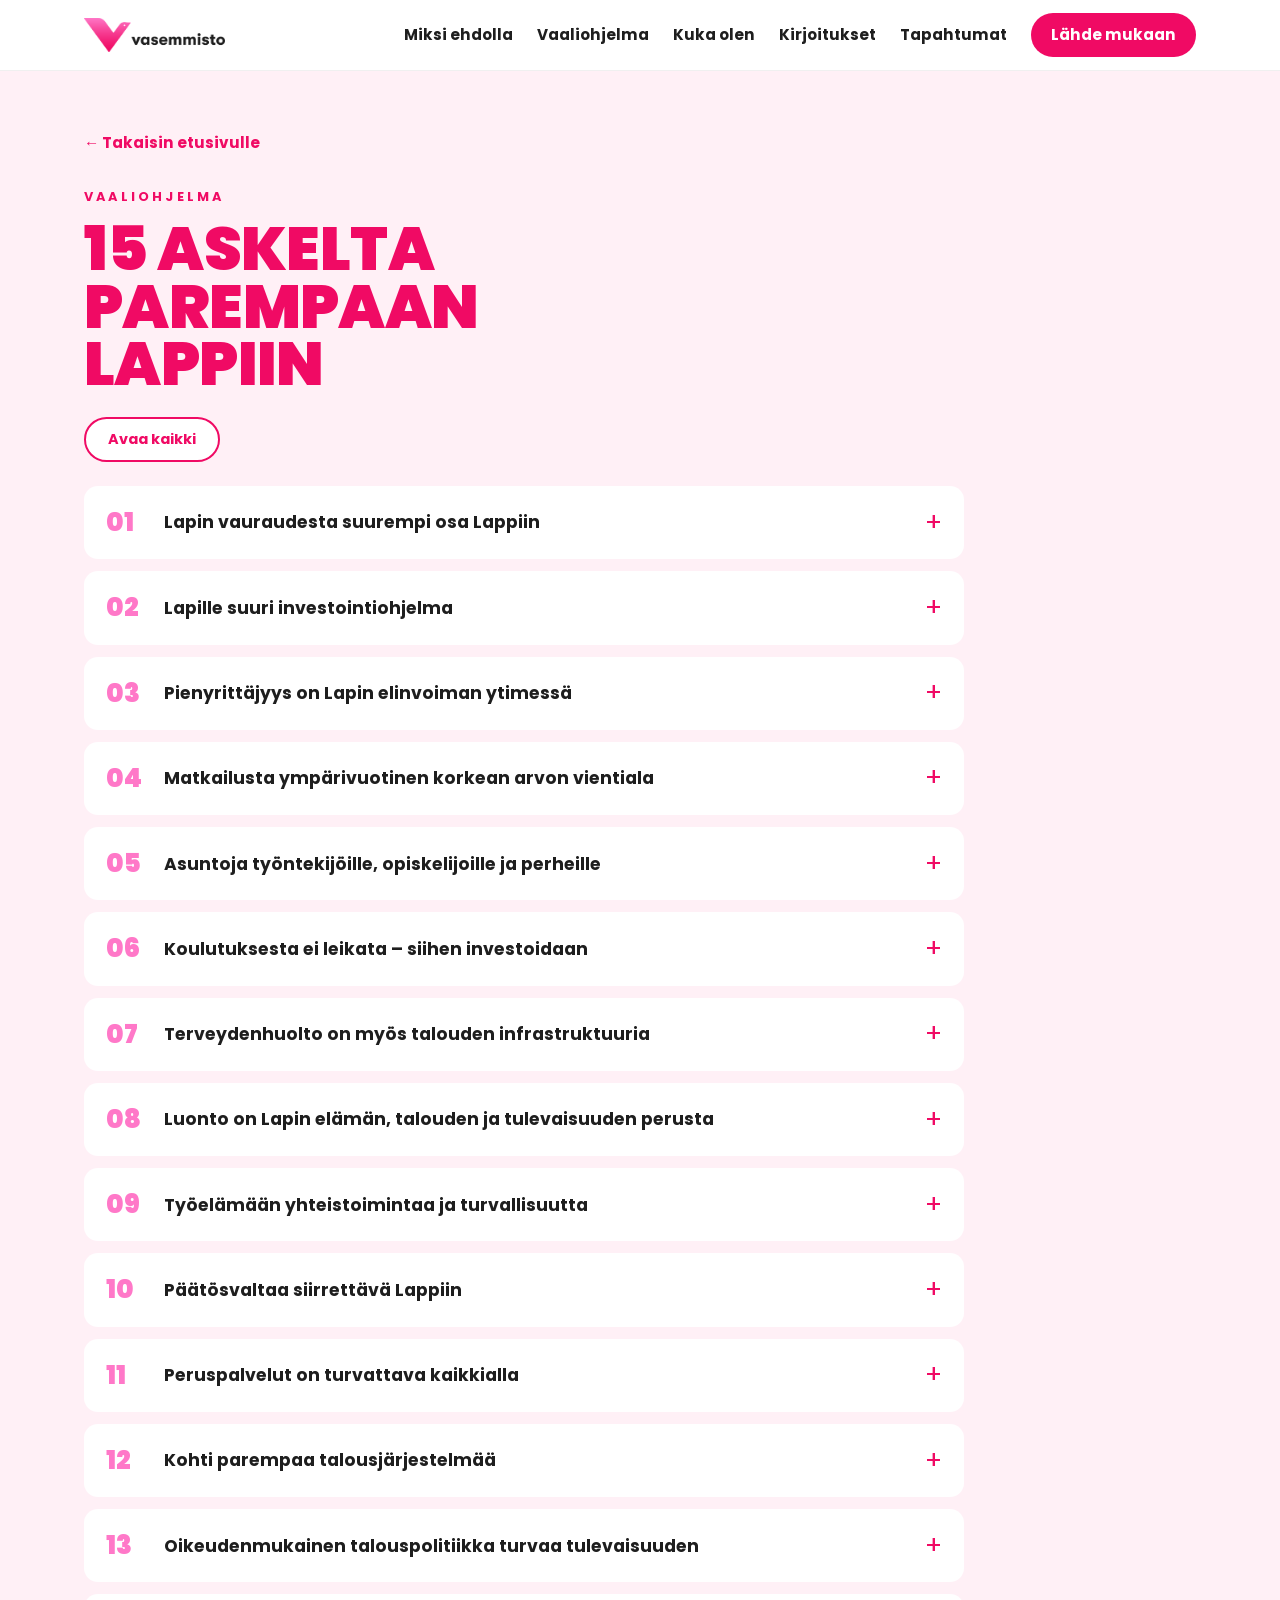
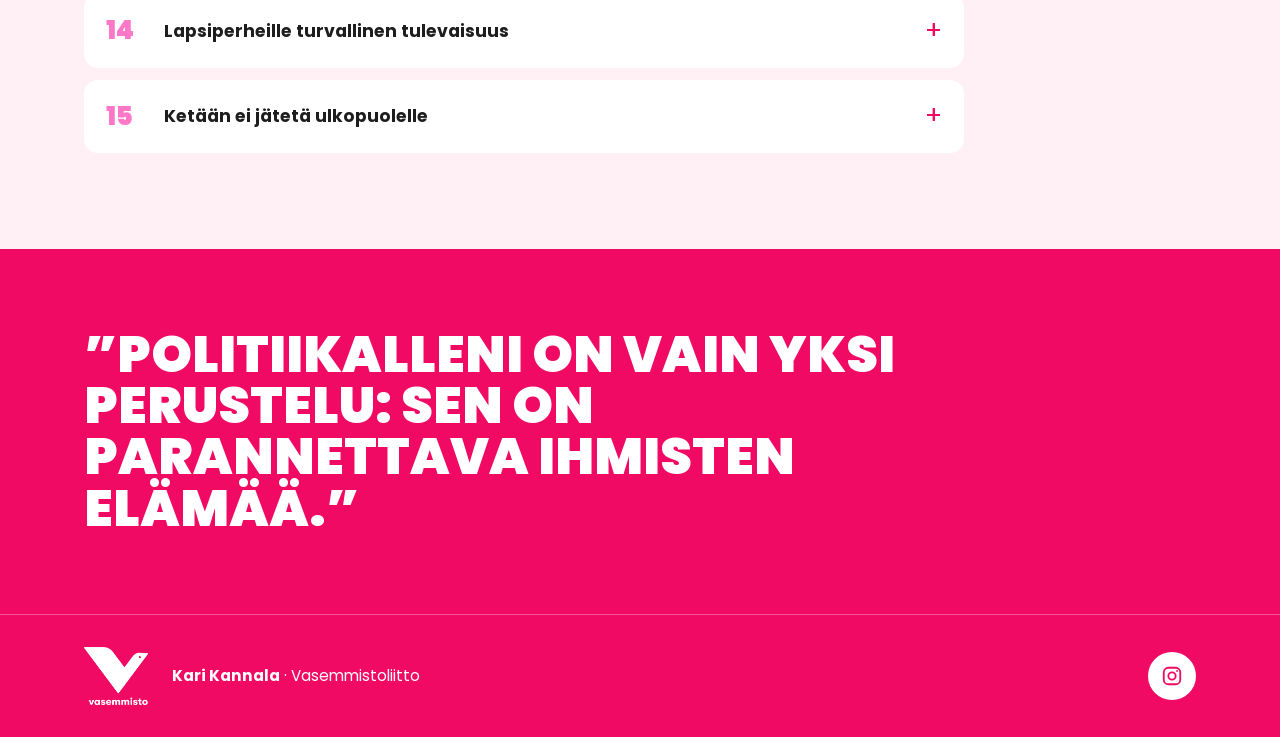
==== vaaliohjelma.html @ b2f5a960 "Add files via upload" ====
<!DOCTYPE html>
<html lang="fi">
<head>
  <meta charset="utf-8">
  <meta name="viewport" content="width=device-width, initial-scale=1">
  <!-- Sivulla on oma vaalea ja tumma teema; selain ei silloin pakota omia värejään -->
  <meta name="color-scheme" content="light dark">
  <meta name="theme-color" content="#F00A64">
  <title>Vaaliohjelma – Kari Kannala | Vasemmistoliitto</title>
  <meta name="description" content="Kari Kannala on vasemmistoliiton eduskuntavaaliehdokas Lapista. Lapin puolesta, oikeudenmukaisemman Suomen puolesta.">
  <meta property="og:title" content="Kari Kannala – Eduskuntaan">
  <meta property="og:description" content="Pohjoisen ääni. Lapin puolesta.">
  <meta property="og:image" content="img/kari.jpg">
  <link rel="icon" href="img/logo.png">
  <link rel="preconnect" href="https://fonts.googleapis.com">
  <link rel="preconnect" href="https://fonts.gstatic.com" crossorigin>
  <!-- Brändifontit GT Walsheim & GT Super Text on korvattu ohjeiston mukaisilla Google-fonteilla (Poppins, PT Serif) -->
  <link href="https://fonts.googleapis.com/css2?family=Poppins:wght@400;700;900&family=PT+Serif:ital,wght@0,400;0,700;1,400&display=swap" rel="stylesheet">
  <link rel="stylesheet" href="style.css">
</head>
<body>

<header class="site-header">
  <div class="wrap header-inner">
    <a href="index.html#top" class="brand" aria-label="Etusivulle">
      <picture>
        <source srcset="img/logo-vaaka-valkoinen.png" media="(prefers-color-scheme: dark)">
        <img src="img/logo-vaaka.png" alt="Vasemmistoliitto" width="700" height="169">
      </picture>
    </a>
    <button class="nav-toggle" aria-expanded="false" aria-controls="nav" aria-label="Valikko">
      <span></span><span></span><span></span>
    </button>
    <nav id="nav" class="nav">
      <a href="index.html#miksi">Miksi ehdolla</a>
      <a href="index.html#teemat">Vaaliohjelma</a>
      <a href="index.html#kuka">Kuka olen</a>
      <a href="index.html#kirjoitukset">Kirjoitukset</a>
      <a href="index.html#tapahtumat">Tapahtumat</a>
      <a href="index.html#yhteys" class="nav-cta">Lähde mukaan</a>
    </nav>
  </div>
</header>

<main id="top">

  <section class="section section-tint page-program">
    <div class="wrap">
      <a href="index.html#teemat" class="back-link">← Takaisin etusivulle</a>
      <p class="eyebrow">Vaaliohjelma</p>
      <div class="program-head">
        <h1 class="display display-md">15 askelta<br>parempaan<br>Lappiin</h1>
      </div>

      <div class="program-intro">
        <button type="button" class="btn btn-small" id="toggle-all">Avaa kaikki</button>
      </div>

      <div class="program">
        <details class="plank" id="kohta-1">
          <summary><span class="plank-num">01</span><span class="plank-title">Lapin vauraudesta suurempi osa Lappiin</span></summary>
          <div class="plank-body">
            <p>Lapin metsät, mineraalit, energia, luonto, myös lohi tuottavat huomattavaa taloudellista arvoa. On oikeudenmukaista, että suurempi osa tästä arvosta hyödyttää aluetta, jolla se syntyy.</p>
            <p>Kaivostoiminnan, energiantuotannon ja muun luonnonvaratalouden verotusta ja maksuja on kehitettävä niin, että sijaintikunnat ja maakunta hyötyvät toiminnasta nykyistä enemmän.</p>
            <p>Lappi ei saa olla pelkkä raaka-ainevarasto eikä matkailureservaatti. Luonnonvarat on jalostettava mahdollisimman pitkälle Lapissa samalla, kun varmistetaan luonnonarvojen säilyminen ja paikallinen hyväksyntä.</p>
          </div>
        </details>
        <details class="plank" id="kohta-2">
          <summary><span class="plank-num">02</span><span class="plank-title">Lapille suuri investointiohjelma</span></summary>
          <div class="plank-body">
            <p>Lapille tarvitaan suuri investointiohjelma.</p>
            <p>Valtion on osallistuttava strategisten teollisuushankkeiden rahoittamiseen Lapissa, ei niiden alasajoon.</p>
            <p>Ruotsin Norrbotten osoittaa, miten valtio voi merkittävästi rahoittaa ja rakentaa luonnonvarojen ympärille vahvaa teollisuutta ja infrastruktuuria Suomen Lapissakin.</p>
            <p>Lapissa tarvitaan kaivosten rinnalle jalostusta, konepajoja, kunnossapitoa, teknologiayrityksiä ja tutkimusta. Metsien käytössä tavoitteena on oltava nykyistä korkeamman jalostusarvon tuotanto.</p>
            <p>Sahojen alasajon sijasta Lappiin on rakennettava teollista puurakentamista ja nostettava Suomessa puurakentamisen osuus Ruotsin tasolle: muutamasta prosentista kolmannekseen rakentamisesta.</p>
            <p>Lapin rataverkkoa, teitä, yöjunia ja lentoyhteyksiä on kehitettävä pitkäjänteisesti.</p>
            <p>Katse on suunnattava länteen ja pohjoiseen. Norrbotten, Pohjois-Norja ja Suomen Lappi muodostavat yhdessä kehittyvän arktisen talousalueen. Yhteyksiä Ruotsiin ja Norjaan on kehitettävä.</p>
            <p>Päästöjä on vähennettävä puhtaalla energialla, liikenteen ja teollisuuden sähköistämisellä sekä teknologian kehittämisellä – ei tekemällä välttämättömästä liikkumisesta kohtuuttoman kallista. Kymmenien kilometrien päässä työpaikasta asuvalle ihmiselle auto voi olla välttämättömyys.</p>
          </div>
        </details>
        <details class="plank" id="kohta-3">
          <summary><span class="plank-num">03</span><span class="plank-title">Pienyrittäjyys on Lapin elinvoiman ytimessä</span></summary>
          <div class="plank-body">
            <p>Lapin matkailu- ja palvelutaloudessa toimii suuri määrä pieniä yrityksiä. Ne tarvitsevat toimivia liikenneyhteyksiä, kohtuuhintaisia asuntoja, osaavaa työvoimaa, terveyspalveluja, kouluja ja ennustettavaa toimintaympäristöä.</p>
            <p>Paikallisen pienyrittäjän ja työntekijän edut ovat usein lähempänä toisiaan kuin kummankaan edut ovat suuren kansainvälisen pääoman kanssa. Siksi on vahvistettava paikallista omistajuutta, yrittäjyyttä ja vastuullista kasvua.</p>
            <p>Lapin pienyrityksille on parannettava rahoituksen saatavuutta ja markkinointia. Lapin yritysten on päästävä mukaan kaivosten, metsäteollisuuden, energia- ja infrastruktuurihankkeiden alihankintoihin, jotta työ ei tule maakunnan ulkopuolelta.</p>
            <p>Tavoitteena on Lappi, jossa sekä työn tekeminen että yrittäminen kannattaa.</p>
          </div>
        </details>
        <details class="plank" id="kohta-4">
          <summary><span class="plank-num">04</span><span class="plank-title">Matkailusta ympärivuotinen korkean arvon vientiala</span></summary>
          <div class="plank-body">
            <p>Lapin matkailun kasvu on suuri mahdollisuus.</p>
            <p>Tavoitteena ei ole jatkuvasti kasvava matkailijamäärä, vaan suurempi matkailutulo, korkeampi laatu, pysyvät työpaikat ja suurempi paikallinen arvonlisä.</p>
            <p>Siihen tarvitsemme ympärivuotista matkailua, korkeatasoisia majoitus- ja ravintolapalveluja, luonto- ja hyvinvointimatkailua, kulttuuria sekä paikallisia tuotteita.</p>
            <p>Matkailualan työntekijöille on turvattava kunnolliset työehdot, asianmukainen palkka ja hyvät asunto-olot.</p>
            <p>Työntekijän ja matkailuyrittäjän etu ei ole vastakkainen. Molemmat tarvitsevat matkailua, jolla on hyvä maine ja paikallisten hyväksyntä.</p>
          </div>
        </details>
        <details class="plank" id="kohta-5">
          <summary><span class="plank-num">05</span><span class="plank-title">Asuntoja työntekijöille, opiskelijoille ja perheille</span></summary>
          <div class="plank-body">
            <p>Matkailukeskusten ja Rovaniemen asuntopula vaikeuttaa sekä ihmisten elämää että yritysten työvoiman saantia. Asuntopolitiikka on myös elinkeinopolitiikkaa.</p>
            <p>Markkinaehtoisen asuntotuotannon odottamisen sijasta tarvitaan valtion, kuntien ja yleishyödyllisten rakennuttajien vuokra-asuntotuotantoa. Sen vuoksi on lisättävä valtion korkotukilainoitusta.</p>
          </div>
        </details>
        <details class="plank" id="kohta-6">
          <summary><span class="plank-num">06</span><span class="plank-title">Koulutuksesta ei leikata – siihen investoidaan</span></summary>
          <div class="plank-body">
            <p>Koulutus on Suomen menestyksen tärkeimpiä perusteita. Harvaan asutussa Lapissa sen merkitys on vielä suurempi.</p>
            <p>Nuoren ei pitäisi joutua muuttamaan satojen kilometrien päähän saadakseen toisen tai korkea-asteen koulutuksen. Koulutuksen saatavuus vaikuttaa suoraan siihen, muuttavatko perheet ja yritykset paikkakunnalle vai sieltä pois.</p>
            <p>Lapin ammattikorkeakoulua, Lapin yliopistoa ja ammatillista koulutusta on vahvistettava. Koulutusta on suunnattava Lapin tulevaisuuden aloille, kuten matkailuun, kaivos- ja metalliteknologiaan, sähkö- ja automaatiotekniikkaan, metsätalouteen, energiaan, tekoälyyn, robotiikkaan sekä arktiseen tutkimukseen.</p>
            <p>Kauppatieteiden koulutus tulee palauttaa Lapin yliopistoon. Ulkomaalaisia opiskelijoita tarvitaan Lapin lukioihin, jotta lukiot säilyvät ja jottei peruskoulukin vaarannu.</p>
          </div>
        </details>
        <details class="plank" id="kohta-7">
          <summary><span class="plank-num">07</span><span class="plank-title">Terveydenhuolto on myös talouden infrastruktuuria</span></summary>
          <div class="plank-body">
            <p>Lapissa terveyspalveluja ei voida järjestää samoilla etäisyyksillä kuin tiheästi asutuilla seuduilla. Sen vuoksi palvelujen järjestämisessä ja rahoituksessa on hyväksyttävä pienemmätkin yksiköt kuin maalikylissä.</p>
            <p>Kasvava matkailu, kaivokset ja teollisuus tarvitsevat terveydenhuoltoa, ensihoitoa ja pelastuspalveluja.</p>
            <p>Sairaala, terveyskeskus ja ambulanssi eivät ole vain menoja. Ne ovat toimivan yhteiskunnan ja kasvavan talouden infrastruktuuria. Ne ovat turvallisuuden, työkyvyn ja talouskasvun edellytyksiä.</p>
          </div>
        </details>
        <details class="plank" id="kohta-8">
          <summary><span class="plank-num">08</span><span class="plank-title">Luonto on Lapin elämän, talouden ja tulevaisuuden perusta</span></summary>
          <div class="plank-body">
            <p>Lapin luontoa on käytettävä viisaasti ja suojeltava pitkäjänteisesti. Luonnonsuojelua ja taloudellista toimintaa ei pidä nähdä automaattisesti vastakkaisina, mutta talous ei saa tuhota niitä arvoja, joihin Lapin ja sen ihmisten hyvinvointi perustuu.</p>
            <p>Puhtaat vedet, kalakannat, marjamaat, lumi, hiljaisuus, erämaat ja revontulet ovat syitä elää täällä, palata tänne ja matkailijalle käydä täällä.</p>
            <p>Unelmani on, että vierekkäin olisi kaksi kalastusparatiisia, Tornion-Muonionjoki ja Ounasjoki. Tornion-Muonion jokivarren oikeutta loheen ja meritaimeneen on vahvistettava. 300-kilometrisen Ounasjoen harjus- ja taimenkantojen elpyminen elvyttäisi koko jokivartta. Lounais-Lappi ansaitsee kansallispuiston Miekojärvelle.</p>
            <p>Luonnonvaroja on käytettävä niin, että myös tulevilla sukupolvilla on mahdollisuus rakentaa niiden varaan hyvinvointia.</p>
          </div>
        </details>
        <details class="plank" id="kohta-9">
          <summary><span class="plank-num">09</span><span class="plank-title">Työelämään yhteistoimintaa ja turvallisuutta</span></summary>
          <div class="plank-body">
            <p>Työelämän demokratiaa on vahvistettava. Yritysten hallituksiin on säädettävä työntekijöiden edustus muiden Pohjoismaiden tapaan, pieniä yrityksiä lukuun ottamatta. Startuppien tavoin muissakin yrityksissä työntekijöiden omistus lisää yritysten innovatiivisuutta ja halua kasvuun.</p>
            <p>Työpaikoilla tarvitaan toimivaa työnantajan ja työntekijöiden yhteistyötä. Hyvät yhteistyösuhteet vahvistavat henkilöstön sitoutumista, työhyvinvointia ja tuottavuutta. Se lisää yritysten kannattavuutta, palkanmaksu- ja kilpailukykyä sekä kansantalouden kehitystä.</p>
            <p>Pätkätöiden sijaan tarvitaan pysyviä työsuhteita. Määräaikaisille ja osa-aikaisille työsuhteille on oltava perusteltu syy.</p>
            <p>Työn ja toimeentulon vakaus antaa ihmisille mahdollisuuden suunnitella elämäänsä, perustaa perheen ja rakentaa tulevaisuutta Lapissa.</p>
          </div>
        </details>
        <details class="plank" id="kohta-10">
          <summary><span class="plank-num">10</span><span class="plank-title">Päätösvaltaa siirrettävä Lappiin</span></summary>
          <div class="plank-body">
            <p>Lapin ihmiset tuntevat alueensa tarpeet paremmin kuin Helsingissä virastoissa ja eduskunnassa. Päätöksiä terveydenhuollosta, koulutuksesta, liikenteestä ja aluekehityksestä on tehtävä lähempänä niitä ihmisiä, joita ne koskevat.</p>
            <p>Lapin taloudellista päätösvaltaa on vahvistettava. Hyvinvointialueille on annettava verotusoikeus. Sen rinnalle tarvitaan valtakunnallinen tasausjärjestelmä, joka turvaa palvelut myös harvaan asutuilla alueilla.</p>
            <p>Matkailuvero vahvistaisi Lapin matkailukuntien taloutta. Maksukykyisten turistien veron määrää ei tarvitse periä asukkaiden palkoista. Pääosa kaivosverosta on osoitettava kaivoskunnan lisäksi tulevalle Lapin aluehallinnolle.</p>
            <p>Suomi on liian keskitetty maa. Se, mistä voidaan päättää Lapissa, päätetään Lapissa. Lapin tulevaisuus on rakennettava täällä, yhdessä lappilaisten kanssa.</p>
            <p>Hyvinvointialueiden itsenäisyyttä ja toimivaltaa on lisättävä ja siten lisättävä Lapin itsehallintoa.</p>
          </div>
        </details>
        <details class="plank" id="kohta-11">
          <summary><span class="plank-num">11</span><span class="plank-title">Peruspalvelut on turvattava kaikkialla</span></summary>
          <div class="plank-body">
            <p>Julkisen vallan on turvattava riittävät perus- ja välttämättömät palvelut kaikille. Ne on järjestettävä joko julkisen vallan voimin tai hallinnassa. Harva asutus, pitkät etäisyydet tai heikko maksukyky eivät saa merkitä heikompia perusoikeuksia.</p>
            <p>Terveydenhuoltoa, vanhusten ja lasten hoivaa, koulutusta, työnvälitystä ei tule jättää markkinoiden ja voitontavoittelun varaan. Terveys on perusedellytys muiden oikeuksien käyttöön – itse asiassa elämään. Sen vuoksi perusterveydenhuollon tulee olla ilmaista.</p>
            <p>Luonnollisten monopolien, kuten vesi-, energia- ja joukkoliikennepalvelujen, tulee olla julkisessa omistuksessa tai määräysvallassa. Asumisessa on vahvistettava julkista ja yleishyödyllistä tuotantoa.</p>
          </div>
        </details>
        <details class="plank" id="kohta-12">
          <summary><span class="plank-num">12</span><span class="plank-title">Kohti parempaa talousjärjestelmää</span></summary>
          <div class="plank-body">
            <p>Nykyinen talousjärjestelmä on kykenemätön ratkaisemaan ihmiskunnan suurimpia, ihmiskunnan eksistentiaalisia yhteisiä ongelmia: ilmastonmuutosta, luontokatoa, merten lämpenemistä, ylikulutusta, globaalia eriarvoisuutta, sotia.</p>
            <p>Nykyisellä menolla loputkin luonnon kantokyvyn rajat ylittyvät. Uudetkin teknologiat lisäävät energian ja materiaalien kulutusta.</p>
            <p>Vallitseva talousjärjestelmä kannustaa yksityisten pääomien kasaantumiseen ja voittojen kasvattamiseen muiden ja luonnon kustannuksella. Röyhkeimmillään se on ollut Yhdysvaltojen edelleen harjoittamaa sotakapitalismia. Tuore informaatiokapitalismi osoittaa, kuinka pääomien keskittyminen jättiyrityksiin ja sen tuoma valta on demokratian, vapaiden markkinoiden ja kilpailun vastainen.</p>
            <p>Pääomien keskittyminen yksityisesti omistetuksi on johtanut valtioiden velkaantumiseen ja heikentänyt niiden mahdollisuuksia ohjata yhteiskuntien kehitystä ja investoida ihmisten tarvitsemiin palveluihin ja luonnon suojeluun.</p>
            <p>Yhteiskunnan uudistaminen ekologisesti kestäväksi vaatii käännöstä pääomien ja omaisuuden huikeaan keskittymiseen. Parempi talousjärjestelmä ei tarkoita sosialismia eikä kapitalismia, jos ne ymmärretään vaihtoehtoisina totaalisina järjestelminä: tuotantovälineiden yhteiskunnallisena tai yksityisenä omistuksena.</p>
            <p>Vain vahvat demokraattiset valtiot, kansainvälinen sopimusjärjestelmä ja niiden harjoittama sääntely voivat murtaa suurten yritysten vallan ja vapauttaa markkinoita ja kansalaisten toimintaa.</p>
            <p>Tarvitsemme julkisen ja kapitalistisen omistuksen rinnalle demokraattisesti hallittuja, sosiaalisen omistuksen muotoja, osuuskuntien ja asunto-osakeyhtiöiden tapaisia yhteisöomistuksen muotoja ja työntekijäyhtiöitä, yleishyödyllisesti järjestettyjä hyvinvointipalveluita ja informaatiopalveluja.</p>
          </div>
        </details>
        <details class="plank" id="kohta-13">
          <summary><span class="plank-num">13</span><span class="plank-title">Oikeudenmukainen talouspolitiikka turvaa tulevaisuuden</span></summary>
          <div class="plank-body">
            <p>Valtiontaloutta ei pidä tasapainottaa jatkuvasti leikkaamalla pienituloisilta, työttömiltä, lapsiperheiltä, koulutuksesta ja terveydenhuollosta. Leikkauspolitiikka heikentää ihmisten arkea ja samalla Suomen tulevaa kasvukykyä.</p>
            <p>Tulevaisuutta ei rakenneta repimällä turvaa niiltä, jotka sitä eniten tarvitsevat. Se rakennetaan investoimalla ihmisiin, osaamiseen ja yhteiseen luottamukseen.</p>
            <p>Verotuksessa on noudatettava maksukykyperiaatetta. Varakkaimpien ja suurituloisten on osallistuttava vahvemmin yhteiskunnan rahoittamiseen. Työn ja tavallisen kulutuksen verottamista ei pidä tarpeettomasti kiristää.</p>
            <p>Koulutettu ja terve väestö, turvallisuus, infrastruktuuri ja yhteiskunnallinen luottamus ovat myös yritystoiminnan edellytyksiä.</p>
            <p>Yritysten menestyminen on Suomelle välttämätöntä. Yritysten tuottaman vaurauden on kuitenkin jakauduttava nykyistä tasaisemmin työntekijöiden palkkoihin, omistajien tuottoihin, investointeihin ja yhteiskunnan rahoittamiseen.</p>
            <p>Suomen yrityskantaa on uudistettava lopettamalla tuet vanhoille yrityksille ja kohdistamalla ne uuteen teknologiaan ja uusiin tuotteisiin.</p>
            <p>Yhteisöveron alentamista 2,6 % alemmaksi kuin Ruotsissa ja 4 % alemmaksi kuin Tanskalla ei voi perustella kilpailukyvyllä. Sen vuosittaista lähes miljardin tukea ei olisi tullut kohdistaa vanhoille, pääosaltaan suuryrityksille, joiden omistuksestakin puolet on ulkomailla.</p>
            <p>Rahoitus olisi tullut kohdistaa uusille innovatiivisille yrityksille ja hankkeille, joilta puuttuu kehitykseen ja kasvuun pääomia.</p>
          </div>
        </details>
        <details class="plank" id="kohta-14">
          <summary><span class="plank-num">14</span><span class="plank-title">Lapsiperheille turvallinen tulevaisuus</span></summary>
          <div class="plank-body">
            <p>Suomen alhainen syntyvyys on vakava ongelma. Lasten hankkimista ei edistetä, kun samaan aikaan nuorten aikuisten työ ja toimeentulo ovat epävarmoja, asuminen kallistuu ja lapsiperheiden köyhyyttä lisätään.</p>
            <p>Perheen perustaminen edellyttää turvallisuuden tunnetta työstä, toimeentulosta ja palveluista.</p>
            <p>Tarvitsemme vakituisia työsuhteita, kohtuuhintaista asumista, toimivaa päivähoitoa, laadukasta koulutusta ja lapsiperheiden toimeentulon turvaa. Lapissa nämä ovat myös väestöpolitiikkaa: ilman lapsiperheitä ei ole tulevaisuuden asukkaita eikä työntekijöitä.</p>
          </div>
        </details>
        <details class="plank" id="kohta-15">
          <summary><span class="plank-num">15</span><span class="plank-title">Ketään ei jätetä ulkopuolelle</span></summary>
          <div class="plank-body">
            <p>Oikeudenmukainen Suomi ei jaa ihmisiä tavallisiin ja erilaisiin suomalaisiin.</p>
            <p>Työssä käyvä, yrittäjä, työtön, eläkeläinen, Suomessa syntynyt tai tänne muuttanut ihminen ovat kaikki saman yhteiskunnan jäseniä.</p>
            <p>Ihmisen arvo ei riipu varallisuudesta, terveydestä, syntyperästä tai asemasta työmarkkinoilla.</p>
            <p>Politiikan tehtävä on vahvistaa niiden asemaa, joilla on valtaa vähiten puolustaa itseään. Yhteiskunta, joka pitää huolta heikoimmistaan, on vakaampi, turvallisempi ja vahvempi kaikille.</p>
            <p>Suomen säilyttäminen elinvoimaisena edellyttää tuntuvaa maahanmuuttoa ja tänne muuttavien aktiivista kotouttamista. Sitä vaatii myös globaali oikeudenmukaisuus. Ei ole rauhaa ilman oikeudenmukaisuutta.</p>
            <p>Suomea on rakennettava yhteistyöllä ja ajatuksella, että kaikki on pidettävä mukana. Omaisuuden globaali uudelleenjako on ratkaisu kansainväliseen eriarvoisuuteen, köyhyyteen, sotiin ja maahanmuuttoon.</p>
          </div>
        </details>
      </div>
    </div>
  </section>

  <section class="quote-band">
    <div class="wrap">
      <blockquote>
        <p>”Politiikalleni on vain yksi perustelu: sen on parannettava ihmisten elämää.”</p>
      </blockquote>
    </div>
  </section>

</main>

<footer class="site-footer">
  <div class="wrap footer-inner">
    <img src="img/logo-valkoinen.png" alt="Vasemmistoliitto" class="footer-logo" width="500" height="458">
    <div>
      <p class="footer-name"><strong>Kari Kannala</strong><span class="sep" aria-hidden="true"> · </span><span>Vasemmistoliitto</span></p>
      <!-- Myöhemmin: vaalipiiri, ehdokasnumero ja vaalimainonnan maksaja -->
    </div>
    <a class="social" href="https://www.instagram.com/kari_kannala/" target="_blank" rel="noopener" aria-label="Kari Kannala Instagramissa">
      <svg viewBox="0 0 24 24" width="22" height="22" aria-hidden="true" fill="none" stroke="currentColor" stroke-width="2" stroke-linecap="round" stroke-linejoin="round">
        <rect x="3" y="3" width="18" height="18" rx="5"/><circle cx="12" cy="12" r="4"/><circle cx="17.5" cy="6.5" r="1" fill="currentColor" stroke="none"/>
      </svg>
    </a>
  </div>
</footer>

<script src="script.js"></script>
</body>
</html>
---- style.css ----
/* Vasemmistoliiton graafinen ohjeisto 1.1
   Päävärit: punainen #F00A64, sininen #3200A0
   Lisävärit: pinkki #FF78C8, keltainen #FFE65A, musta #1E1E1E, valkoinen
   Yhdellä pinnalla enintään kaksi kirkasta brändiväriä. */
:root {
  --red: #F00A64;
  --blue: #3200A0;
  --pink: #FF78C8;
  --yellow: #FFE65A;
  --black: #1E1E1E;
  --white: #FFFFFF;
  --tint: #FFF0F6;          /* vaalea pinkki pintasävy */
  --display: "Poppins", "GT Walsheim", Arial, sans-serif;
  --serif: "PT Serif", "GT Super Text", "Times New Roman", serif;
  --wrap: 1160px;
  --radius: 18px;
}

/* Vaalea ja tumma teema (tumma: ks. "Tumma tila" tiedoston lopussa) */
:root { color-scheme: light dark; }

*, *::before, *::after { box-sizing: border-box; }
html { scroll-behavior: smooth; scroll-padding-top: 80px; }
body {
  margin: 0;
  background: var(--white);
  color: var(--black);
  font-family: var(--serif);
  font-size: 1.125rem;
  line-height: 1.6;
  -webkit-font-smoothing: antialiased;
}
img { max-width: 100%; height: auto; display: block; }
a { color: var(--red); }
p { margin: 0 0 1em; }

.wrap { max-width: var(--wrap); margin: 0 auto; padding: 0 24px; }

/* Typografia */
.display {
  font-family: var(--display);
  font-weight: 900;
  text-transform: uppercase;      /* Ultra Bold aina versaaleilla */
  line-height: .95;               /* riviväli enintään 100 % */
  letter-spacing: -.01em;
  margin: 0 0 .5em;
  font-size: clamp(3.2rem, 9vw, 7rem);
}
.display-md { font-size: clamp(2rem, 5.5vw, 3.8rem); color: var(--red); hyphens: manual; overflow-wrap: break-word; }
.eyebrow {
  font-family: var(--display);
  font-weight: 700;
  text-transform: uppercase;
  letter-spacing: .25em;
  font-size: .8rem;
  color: var(--red);
  margin-bottom: .75rem;
}
.lead { font-family: var(--display); font-size: 1.25rem; line-height: 1.5; }
.narrow { max-width: 640px; }
.h3 { font-family: var(--display); font-weight: 700; font-size: 1.5rem; margin: 3rem 0 1.25rem; }
.small { font-size: .875rem; opacity: .85; }

/* Header */
.site-header {
  position: sticky; top: 0; z-index: 50;
  background: rgba(255,255,255,.96);
  backdrop-filter: blur(6px);
  border-bottom: 1px solid rgba(0,0,0,.06);
}
.header-inner { display: flex; align-items: center; justify-content: space-between; height: 70px; }
.brand img { height: 34px; width: auto; }
.brand picture { display: block; }
.nav { display: flex; gap: 24px; align-items: center; }
.nav a {
  font-family: var(--display); font-weight: 700; font-size: .95rem;
  color: var(--black); text-decoration: none;
}
.nav a:hover { color: var(--red); }
.nav .nav-cta { background: var(--red); color: var(--white); padding: 10px 20px; border-radius: 999px; }
.nav .nav-cta:hover { background: var(--black); color: var(--white); }
.nav-toggle { display: none; background: none; border: 0; padding: 8px; cursor: pointer; }
.nav-toggle span { display: block; width: 26px; height: 3px; background: var(--black); margin: 5px 0; border-radius: 2px; transition: .2s; }

/* Buttons */
.btn {
  display: inline-block; font-family: var(--display); font-weight: 700;
  text-decoration: none; padding: 14px 28px; border-radius: 999px;
  transition: transform .15s, background .15s, color .15s;
}
.btn:hover { transform: translateY(-2px); }
.btn-light { background: var(--white); color: var(--red); }
.btn-outline { border: 2px solid var(--white); color: var(--white); }
.btn-outline:hover { background: var(--white); color: var(--red); }

/* Hero */
.hero { position: relative; background: var(--red); color: var(--white); overflow: hidden; }
.hero-inner {
  display: grid; grid-template-columns: 1.1fr .9fr; align-items: end; gap: 40px;
  padding-top: 64px;
}
.hero-text { padding-bottom: 120px; }
.hero-sub {
  font-family: var(--display); font-weight: 700; text-transform: uppercase;
  letter-spacing: .35em; font-size: clamp(1rem, 2vw, 1.4rem); margin: -.2em 0 1.5em;
}
.hero-slogan {
  font-family: var(--display); font-weight: 700; text-transform: uppercase;
  letter-spacing: .12em; font-size: 1rem; line-height: 1.5; margin-bottom: 2rem;
}
.hero-actions { display: flex; gap: 14px; flex-wrap: wrap; }
.hero-photo { margin: 0; align-self: end; }
.hero-photo img {
  width: 100%; aspect-ratio: 4 / 5; object-fit: cover; object-position: center 30%;
  border-radius: 240px 240px 0 0;
}
.wave { position: absolute; left: 0; bottom: -1px; width: 100%; height: 90px; }

/* Sections */
.section { padding: 96px 0; }
.section-tint { background: var(--tint); }


.timeline { list-style: none; padding: 0; margin: 0; display: grid; grid-template-columns: repeat(5, 1fr); gap: 0; counter-reset: t; }
.timeline li {
  position: relative; padding: 28px 18px 0 0; border-top: 3px solid var(--red);
  font-size: 1rem; line-height: 1.45;
}
.timeline li::before {
  content: ""; position: absolute; top: -10px; left: 0; width: 17px; height: 17px;
  border-radius: 50%; background: var(--white); border: 3px solid var(--red);
}
.timeline li:last-child::before { background: var(--red); }
.timeline span {
  display: block; font-family: var(--display); font-weight: 900; text-transform: uppercase;
  color: var(--red); font-size: .95rem; margin-bottom: .3rem;
}

/* Quote band */
.quote-band { background: var(--red); color: var(--white); padding: 80px 0; }
.quote-band blockquote { margin: 0; }
.quote-band-pink { background: var(--pink); color: var(--black); }
.quote-band p {
  font-family: var(--display); font-weight: 900; text-transform: uppercase;
  font-size: clamp(1.8rem, 4.5vw, 3.2rem); line-height: 1; max-width: 900px; margin: 0;
}

/* Miksi ehdolla */
.why-grid { display: grid; grid-template-columns: 1.5fr 1fr; gap: 56px; align-items: start; }
.goal-card { background: var(--red); color: var(--white); border-radius: var(--radius); padding: 36px; }
.goal-label { font-family: var(--display); font-weight: 700; text-transform: uppercase; letter-spacing: .25em; font-size: .8rem; margin: 0 0 .5rem; }
.goal-number { font-family: var(--display); font-weight: 900; font-size: clamp(3rem, 6vw, 4.5rem); line-height: 1; margin: 0; }
.goal-text { font-family: var(--display); font-weight: 700; font-size: 1.3rem; text-transform: uppercase; line-height: 1.1; margin: .3rem 0 1.25rem; }
.goal-small { font-size: 1rem; margin: 0; }

/* Kuka olen */
.bio-grid { display: grid; grid-template-columns: 1.5fr 1fr; gap: 56px; align-items: start; }
.bio p:last-child { margin-bottom: 0; }
.bio-photo { position: sticky; top: 96px; }
.bio-photo img { width: 100%; height: auto; aspect-ratio: 3 / 4; object-fit: cover; }

/* Teemat */
.topics { display: grid; gap: 12px; max-width: 880px; margin-bottom: 32px; }
.topic {
  display: grid; grid-template-columns: 56px 1fr auto; gap: 20px; align-items: center;
  background: var(--white); border-radius: 14px; padding: 18px 24px 18px 18px;
  text-decoration: none; color: var(--black);
}
.topic-icon { width: 56px; height: 56px; display: block; }
.topic-icon img { width: 100%; height: 100%; display: block; }
.topic-title { display: block; font-family: var(--display); font-weight: 700; font-size: 1.3rem; color: var(--red); line-height: 1.2; }
.topic-desc { display: block; font-family: var(--display); font-size: 1rem; margin-top: 2px; }
.topic-arrow { font-family: var(--display); font-size: 1.4rem; color: var(--red); transition: transform .15s; }
.topic:hover .topic-arrow, .topic:focus-visible .topic-arrow { transform: translateX(4px); }
.btn-red { background: var(--red); color: var(--white); }
.btn-red:hover { background: var(--black); }

/* Vaaliohjelma-sivu */
.page-program { padding-top: 56px; }
.back-link { display: inline-block; font-family: var(--display); font-weight: 700; font-size: .95rem; text-decoration: none; margin-bottom: 2rem; }
.back-link:hover { text-decoration: underline; }
.program-intro { max-width: 880px; margin-bottom: 1.5rem; }

/* Vaaliohjelma */
.program-head { max-width: 880px; display: flex; justify-content: space-between; align-items: flex-end; gap: 24px; flex-wrap: wrap; margin-bottom: 1.5rem; }
.program-head .display { margin: 0; }
.btn-small { background: var(--white); color: var(--red); border: 2px solid var(--red); padding: 10px 22px; font-size: .9rem; cursor: pointer; }
.btn-small:hover { background: var(--red); color: var(--white); }
.program { display: grid; gap: 12px; max-width: 880px; }
.plank { background: var(--white); border-radius: 14px; overflow: hidden; }
.plank summary {
  list-style: none; cursor: pointer; display: flex; align-items: center; gap: 18px;
  padding: 20px 56px 20px 22px; position: relative;
  font-family: var(--display); font-weight: 700; font-size: 1.08rem; line-height: 1.3;
}
.plank summary::-webkit-details-marker { display: none; }
.plank summary::after {
  content: "+"; position: absolute; right: 22px; top: 50%; transform: translateY(-50%);
  font-size: 1.6rem; font-weight: 400; color: var(--red); transition: transform .2s;
}
.plank[open] summary::after { transform: translateY(-50%) rotate(45deg); }
.plank summary:hover .plank-title { color: var(--red); }
.plank-num { font-weight: 900; font-size: 1.6rem; color: var(--pink); min-width: 2.2ch; }
.plank[open] .plank-num { color: var(--red); }
.plank-body { padding: 0 24px 8px 22px; margin-left: calc(2.2ch * 1.6 + 18px); font-size: 1.02rem; }
.plank summary:focus-visible { outline: 3px solid var(--red); outline-offset: -3px; }

/* Articles */
.articles { display: grid; grid-template-columns: repeat(2, 1fr); gap: 24px; margin-top: 2rem; }
.article {
  display: grid; grid-template-columns: 160px 1fr; gap: 24px; align-items: center;
  text-decoration: none; color: var(--black); text-align: left; font: inherit; cursor: zoom-in;
  background: var(--white); width: 100%;
  border: 2px solid var(--tint); border-radius: var(--radius); padding: 20px;
  transition: border-color .15s, transform .15s;
}
.article:hover, .article:focus-visible { border-color: var(--red); transform: translateY(-2px); outline: none; }
.article-body { display: block; }
.article img { width: 160px; height: 180px; object-fit: cover; object-position: top; border-radius: 10px; }
.article-meta { display: block;  font-family: var(--display); font-size: .8rem; text-transform: uppercase; letter-spacing: .12em; color: var(--red); margin-bottom: .5rem; }
.article-title { display: block; font-family: var(--display); font-weight: 700; font-size: 1.15rem; line-height: 1.3; }
.article-open { display: inline-block; margin-top: .9rem; font-family: var(--display); font-weight: 700; font-size: .85rem; color: var(--red); }
.article-open::after { content: " →"; }

/* Lightbox */
.lightbox {
  border: 0; padding: 0; background: transparent; max-width: 94vw; max-height: 94vh;
  overflow: visible;
}
.lightbox::backdrop { background: rgba(30,30,30,.85); backdrop-filter: blur(3px); }
.lightbox:has(figcaption:not([hidden])) { --cap: 80px; }
.lightbox figure { margin: 0; display: flex; flex-direction: column; align-items: center; }
.lightbox figcaption {
  margin-top: 14px; max-width: 640px; text-align: center; color: var(--white);
  font-family: var(--display); font-size: 1rem; line-height: 1.45;
}
.lightbox img {
  max-width: 94vw; max-height: calc(90vh - var(--cap, 0px)); width: auto; height: auto;
  border-radius: 8px; box-shadow: 0 20px 60px rgba(0,0,0,.5); background: var(--white);
}
.lightbox[open] { animation: lb-in .2s ease-out; }
@keyframes lb-in { from { opacity: 0; transform: scale(.96); } to { opacity: 1; transform: none; } }
.lightbox-close {
  position: fixed; top: 16px; right: 16px; width: 48px; height: 48px; border-radius: 50%;
  border: 0; background: var(--white); color: var(--red); font-size: 2rem; line-height: 1;
  cursor: pointer; font-family: var(--display);
}
.lightbox-close:hover { background: var(--red); color: var(--white); }
body.no-scroll { overflow: hidden; }

/* Tapahtumat */
.events { display: grid; gap: 16px; margin-bottom: 40px; max-width: 880px; }
.event { display: grid; grid-template-columns: 120px 1fr; gap: 28px; background: var(--white); border-radius: var(--radius); padding: 28px; align-items: start; }
.event-date { background: var(--red); color: var(--white); border-radius: 14px; text-align: center; padding: 16px 8px; font-family: var(--display); }
.event-day { display: block; text-transform: uppercase; letter-spacing: .2em; font-weight: 700; font-size: .8rem; }
.event-num { display: block; font-weight: 900; font-size: 1.9rem; line-height: 1.1; }
.event h3 { font-family: var(--display); font-weight: 700; font-size: 1.4rem; line-height: 1.2; margin: 0 0 .6rem; }
.event-meta { font-family: var(--display); font-size: .98rem; display: grid; gap: 2px; }
.event-meta span:first-child { font-weight: 700; color: var(--red); }
.event p:last-child { margin-bottom: 0; }
.events-empty { font-family: var(--display); font-size: 1.1rem; }

/* Gallery */
.gallery { display: grid; grid-template-columns: repeat(3, 1fr); gap: 20px; }
.events-layout { display: grid; grid-template-columns: 1.5fr 1fr; gap: 24px; align-items: stretch; }
.events-layout .events { margin-bottom: 0; align-content: start; }
.event-photo .gallery-item { width: 100%; height: 100%; }
.event-photo img { width: 100%; height: 100%; min-height: 320px; max-height: 420px; object-fit: cover; object-position: center 35%; }
.gallery-item {
  padding: 0; border: 0; background: none; cursor: zoom-in; border-radius: var(--radius);
  overflow: hidden; display: block;
}
.gallery-item:focus { outline: none; }
.gallery-item:focus-visible { outline: 2px solid var(--black); outline-offset: 3px; } /* vain näppäimistöllä liikuttaessa */
.gallery img { width: 100%; height: 380px; object-fit: cover; }

/* Contact */
.contact { position: relative; background: var(--red); color: var(--white); padding: 150px 0 0; overflow: hidden; --bleed: calc(max(0px, (100vw - var(--wrap)) / 2) + 24px); }
.wave-top { top: -1px; bottom: auto; }
.contact .display-md { color: var(--white); }
.contact-inner { display: grid; grid-template-columns: 1fr 1.2fr; gap: 48px; align-items: end; position: relative; z-index: 1; }
.contact-scenery { width: calc(100% + var(--bleed)); max-width: none; margin-right: calc(-1 * var(--bleed)); margin-top: 24px; }
.contact-inner > div { padding-bottom: 96px; }

/* Footer */
.site-footer { background: var(--red); color: var(--white); border-top: 1px solid rgba(255,255,255,.3); padding: 32px 0; font-family: var(--display); font-size: .95rem; }
.footer-inner { display: flex; align-items: center; gap: 24px; }
.footer-logo { width: 64px; }
.site-footer p { margin: 0; }
@media (max-width: 480px) { .footer-name .sep { display: none; } .footer-name span { display: block; } .contact { --bleed: 16px; } }
.social {
  margin-left: auto; width: 48px; height: 48px; border-radius: 50%; flex-shrink: 0;
  display: grid; place-items: center; background: var(--white); color: var(--red);
  transition: transform .15s, background .15s, color .15s;
}
.social:hover, .social:focus-visible { background: var(--black); color: var(--white); transform: translateY(-2px); }


/* Responsiivisuus */
@media (max-width: 960px) {
  .timeline { grid-template-columns: 1fr; border-left: 3px solid var(--red); margin-left: 8px; }
  .timeline li { border-top: 0; padding: 0 0 24px 28px; }
  .timeline li::before { top: 2px; left: -10px; }
  .articles { grid-template-columns: 1fr; }
}
@media (max-width: 1000px) {
  .nav-toggle { display: block; }
  .nav {
    position: absolute; top: 70px; left: 0; right: 0; flex-direction: column; gap: 0;
    background: var(--white); border-bottom: 1px solid rgba(0,0,0,.08);
    max-height: 0; overflow: hidden; transition: max-height .25s ease;
  }
  .nav.open { max-height: 360px; }
  .nav a { padding: 16px 24px; width: 100%; }
  .nav .nav-cta { border-radius: 0; }
  .nav-toggle[aria-expanded="true"] span:nth-child(1) { transform: translateY(8px) rotate(45deg); }
  .nav-toggle[aria-expanded="true"] span:nth-child(2) { opacity: 0; }
  .nav-toggle[aria-expanded="true"] span:nth-child(3) { transform: translateY(-8px) rotate(-45deg); }

}
@media (max-width: 820px) {
  .hero-inner { grid-template-columns: 1fr; padding-top: 40px; gap: 24px; }
  .hero-text { padding-bottom: 0; }
  .hero-photo { max-width: 420px; margin: 0 auto; width: 100%; }
  .why-grid, .bio-grid, .program, .contact-inner { grid-template-columns: 1fr; }
  .bio-photo { position: static; max-width: 460px; }
  .contact-inner > div { padding-bottom: 0; }
  .contact-inner { gap: 0; }
  .contact-inner > div { position: relative; z-index: 1; }
  .contact-scenery { margin-left: auto; width: calc(90% + var(--bleed)); margin-top: -22%; }
  .plank-body { margin-left: 0; }
  .gallery, .events-layout { grid-template-columns: 1fr; }
  .event-photo img { height: 380px; }
  .event { grid-template-columns: 1fr; gap: 16px; padding: 22px; }
  .event-date { justify-self: start; padding: 10px 18px; display: flex; gap: 10px; align-items: baseline; }
  .event-num { font-size: 1.4rem; }
  .gallery img { height: 320px; }
  .section { padding: 72px 0; }
}
@media (max-width: 480px) {
  .wrap { padding: 0 16px; }
  .article { grid-template-columns: 96px 1fr; gap: 16px; padding: 14px; }
  .article img { width: 96px; height: 120px; }
  .topic { grid-template-columns: 44px 1fr; gap: 14px; padding: 14px 16px; }
  .topic-icon { width: 44px; height: 44px; }
  .topic-arrow { display: none; }
  .topic-title { font-size: 1.15rem; }
}
@media (prefers-reduced-motion: reduce) {
  html { scroll-behavior: auto; }
  * { transition: none !important; }
}

/* ============================================================
   Tumma tila – käytössä, kun laitteen tumma tila on päällä.
   Brändivärit pysyvät samoina: punaiset pinnat (hero, lainaus,
   yhteys, footer) säilyvät; vaaleat pinnat vaihtuvat brändin
   mustaan (#1E1E1E) ja lämpimiin tummiin sävyihin.
   Pienissä korostusteksteissä käytetään pinkkiä luettavuuden vuoksi.
   ============================================================ */
@media (prefers-color-scheme: dark) {
  :root {
    --page: #1E1E1E;          /* brändin musta */
    --tint: #2A2226;          /* tumma, lämmin pintasävy */
    --surface: #352B31;       /* kortit tummalla pinnalla */
    --text: #EFEAED;
  }
  body { background: var(--page); color: var(--text); }
  a { color: var(--pink); }

  /* Header ja valikko */
  .site-header { background: rgba(30,30,30,.95); border-bottom-color: rgba(255,255,255,.08); }
  .nav a { color: var(--text); }
  .nav a:hover { color: var(--pink); }
  .nav .nav-cta { color: var(--white); }
  .nav .nav-cta:hover { background: var(--white); color: var(--red); }
  .nav-toggle span { background: var(--text); }

  /* Aaltojen värit seuraavan/edellisen osion mukaan */
  .hero .wave path { fill: var(--page); }
  .contact .wave-top path { fill: var(--tint); }

  /* Korostustekstit */
  .eyebrow, .article-meta, .article-open, .event-meta span:first-child,
  .topic-title, .topic-arrow, .back-link,
  .plank summary:hover .plank-title, .plank summary::after { color: var(--pink); }

  /* Kortit */
  .topic, .plank, .event { background: var(--surface); color: var(--text); }
  .article { background: var(--tint); border-color: var(--surface); color: var(--text); }
  .article:hover, .article:focus-visible { border-color: var(--pink); }

  /* Napit */
  .btn-small { background: transparent; color: var(--pink); border-color: var(--pink); }
  .btn-small:hover { background: var(--pink); color: var(--black); }
  .btn-red:hover { background: var(--white); color: var(--red); }

  .gallery-item:focus-visible { outline-color: var(--white); }
}
@media (prefers-color-scheme: dark) and (max-width: 1000px) {
  .nav { background: var(--page); border-bottom-color: rgba(255,255,255,.08); }
}
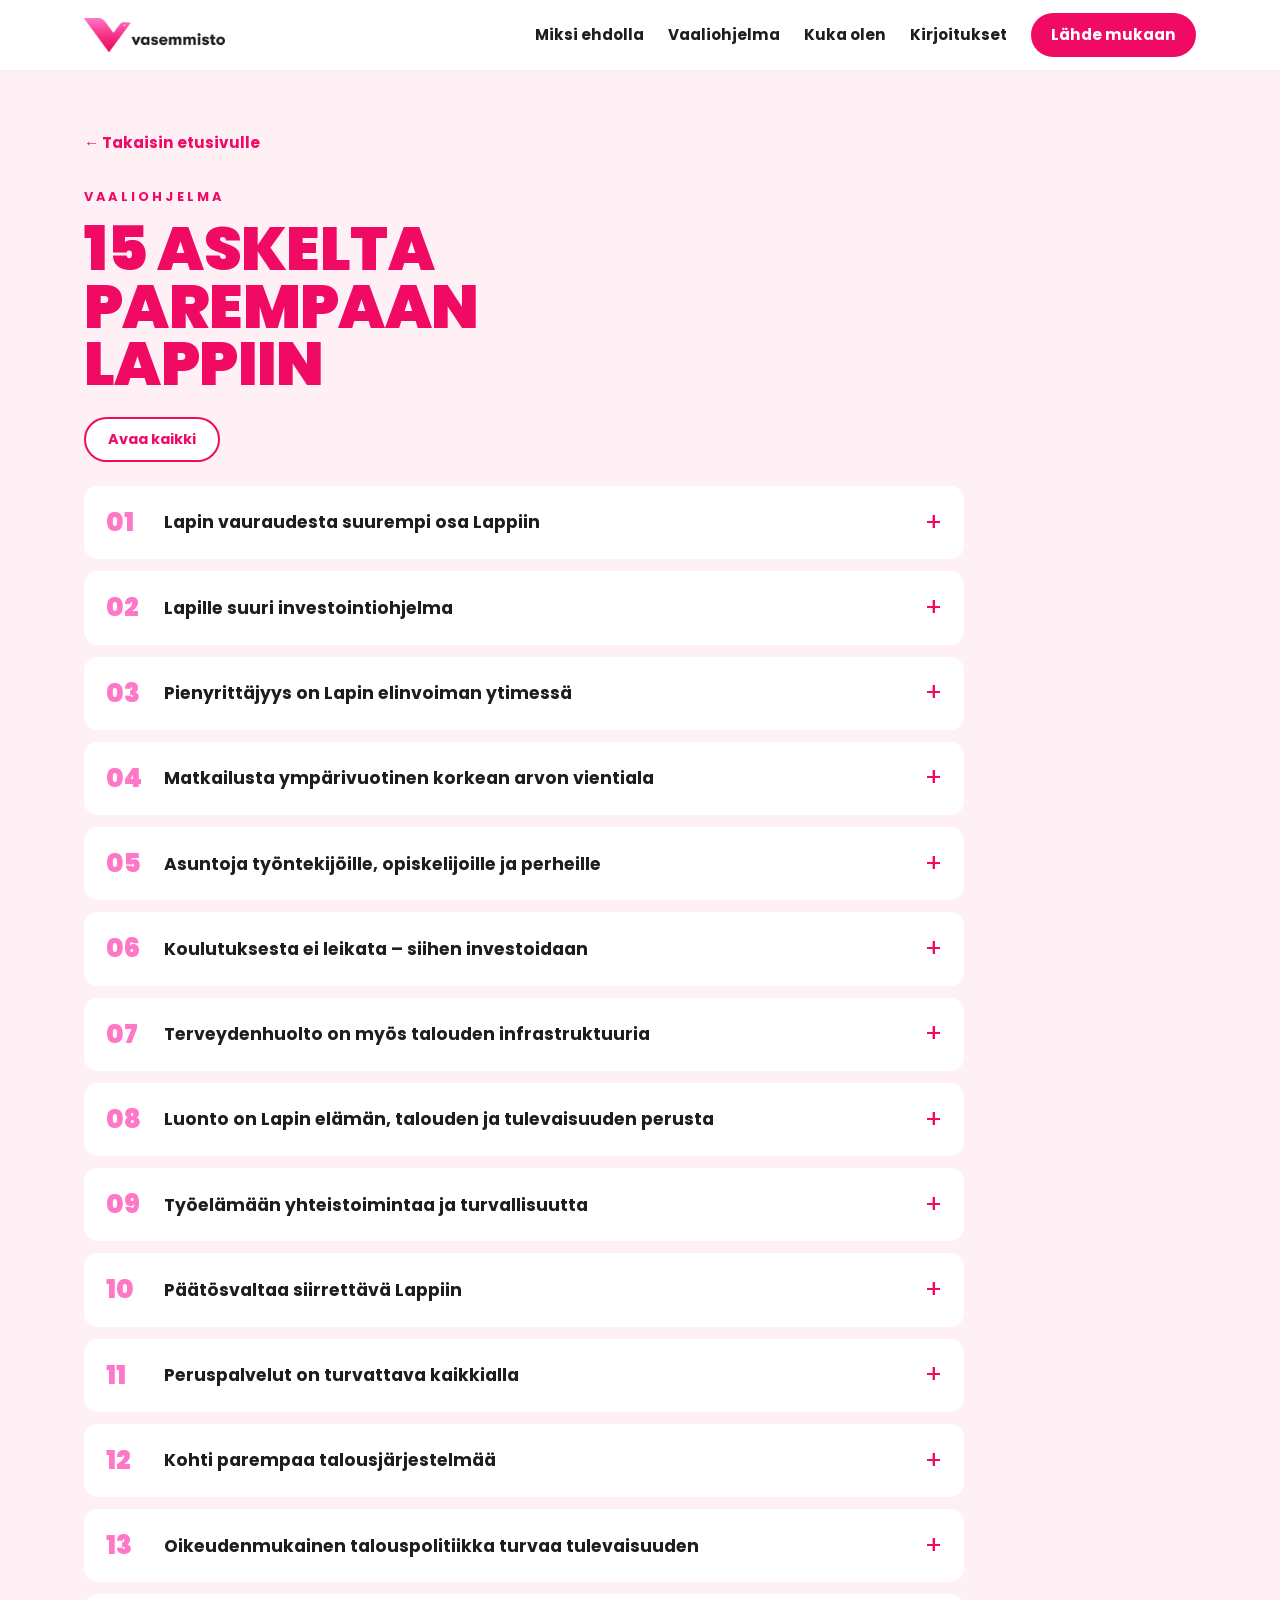
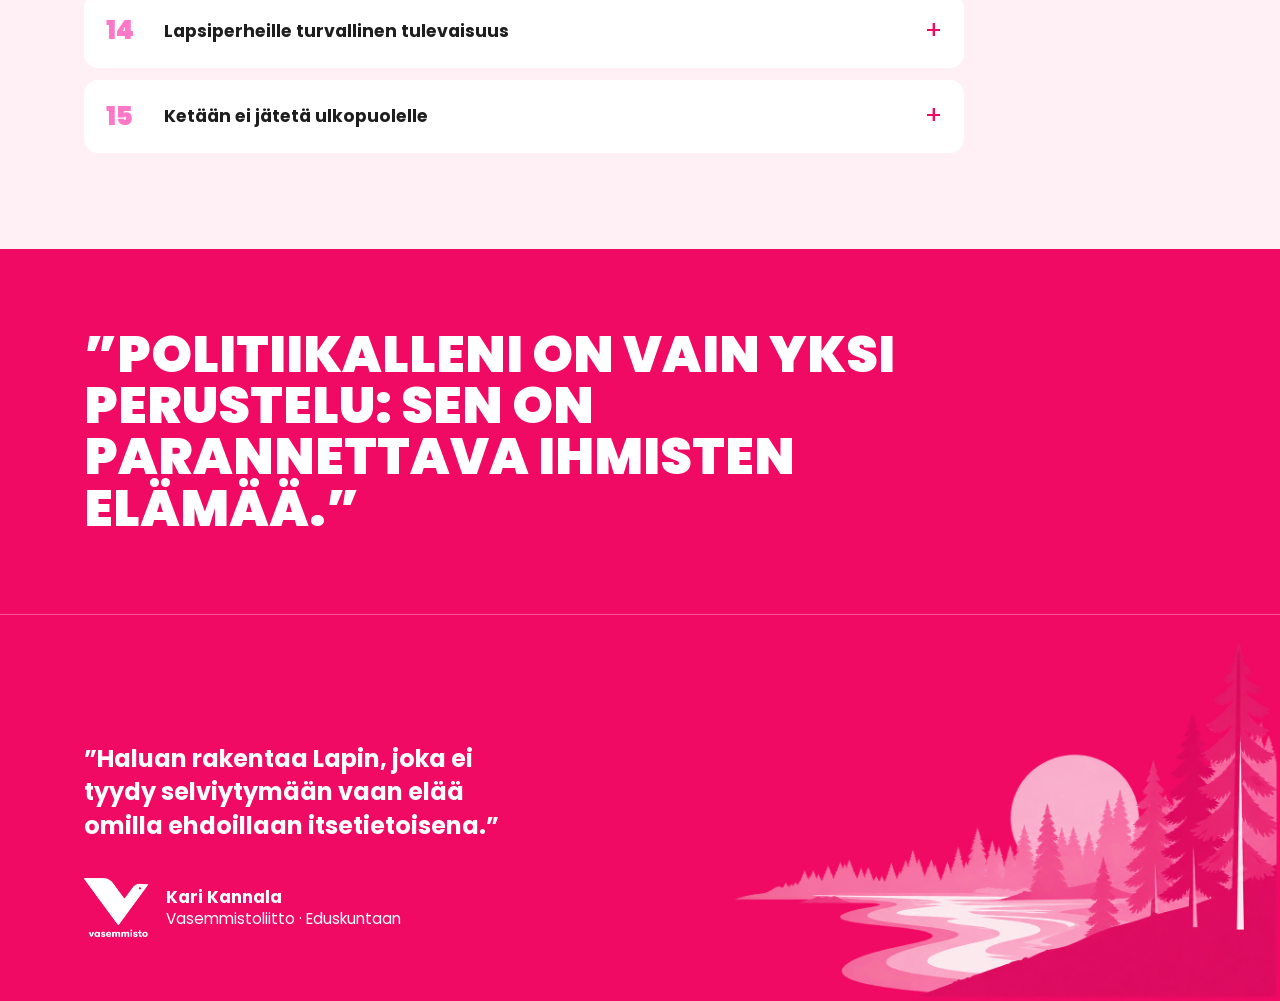
==== commit ee349d7a: "Articles, social media" ====
--- a/vaaliohjelma.html
+++ b/vaaliohjelma.html
@@ -3,7 +3,7 @@
 <head>
   <meta charset="utf-8">
   <meta name="viewport" content="width=device-width, initial-scale=1">
-  <!-- Sivulla on oma vaalea ja tumma teema; selain ei silloin pakota omia värejään -->
+  <!-- Sivulla on oma tumma teema (puhelimille); selain ei silloin pakota omia värejään -->
   <meta name="color-scheme" content="light dark">
   <meta name="theme-color" content="#F00A64">
   <title>Vaaliohjelma – Kari Kannala | Vasemmistoliitto</title>
@@ -24,7 +24,7 @@
   <div class="wrap header-inner">
     <a href="index.html#top" class="brand" aria-label="Etusivulle">
       <picture>
-        <source srcset="img/logo-vaaka-valkoinen.png" media="(prefers-color-scheme: dark)">
+        <source srcset="img/logo-vaaka-valkoinen.png" media="(prefers-color-scheme: dark) and (any-pointer: coarse)">
         <img src="img/logo-vaaka.png" alt="Vasemmistoliitto" width="700" height="169">
       </picture>
     </a>
@@ -36,7 +36,6 @@
       <a href="index.html#teemat">Vaaliohjelma</a>
       <a href="index.html#kuka">Kuka olen</a>
       <a href="index.html#kirjoitukset">Kirjoitukset</a>
-      <a href="index.html#tapahtumat">Tapahtumat</a>
       <a href="index.html#yhteys" class="nav-cta">Lähde mukaan</a>
     </nav>
   </div>
@@ -215,18 +214,17 @@
 
 </main>
 
-<footer class="site-footer">
-  <div class="wrap footer-inner">
-    <img src="img/logo-valkoinen.png" alt="Vasemmistoliitto" class="footer-logo" width="500" height="458">
-    <div>
-      <p class="footer-name"><strong>Kari Kannala</strong><span class="sep" aria-hidden="true"> · </span><span>Vasemmistoliitto</span></p>
+<footer class="site-footer footer-plain">
+  <div class="wrap footer-grid">
+    <div class="footer-text">
+      <p class="footer-quote">”Haluan rakentaa Lapin, joka ei tyydy selviytymään vaan elää omilla ehdoillaan itsetietoisena.”</p>
+      <div class="footer-brand">
+        <img src="img/logo-valkoinen.png" alt="Vasemmistoliitto" class="footer-logo" width="500" height="458">
+        <p class="footer-name"><strong>Kari Kannala</strong><span>Vasemmistoliitto · Eduskuntaan</span></p>
+      </div>
       <!-- Myöhemmin: vaalipiiri, ehdokasnumero ja vaalimainonnan maksaja -->
     </div>
-    <a class="social" href="https://www.instagram.com/kari_kannala/" target="_blank" rel="noopener" aria-label="Kari Kannala Instagramissa">
-      <svg viewBox="0 0 24 24" width="22" height="22" aria-hidden="true" fill="none" stroke="currentColor" stroke-width="2" stroke-linecap="round" stroke-linejoin="round">
-        <rect x="3" y="3" width="18" height="18" rx="5"/><circle cx="12" cy="12" r="4"/><circle cx="17.5" cy="6.5" r="1" fill="currentColor" stroke="none"/>
-      </svg>
-    </a>
+    <img class="footer-scenery" src="img/maisema.png" alt="" loading="lazy" width="1400" height="763">
   </div>
 </footer>
 
--- a/style.css
+++ b/style.css
@@ -16,8 +16,9 @@
   --radius: 18px;
 }
 
-/* Vaalea ja tumma teema (tumma: ks. "Tumma tila" tiedoston lopussa) */
-:root { color-scheme: light dark; }
+/* Vaalea teema oletuksena. Tumma teema vain kosketusnäyttölaitteilla (puhelimet,
+   tabletit), kun laitteen tumma tila on päällä – ks. "Tumma tila" tiedoston lopussa. */
+:root { color-scheme: light; }
 
 *, *::before, *::after { box-sizing: border-box; }
 html { scroll-behavior: smooth; scroll-padding-top: 80px; }
@@ -206,21 +207,29 @@
 .plank summary:focus-visible { outline: 3px solid var(--red); outline-offset: -3px; }
 
 /* Articles */
-.articles { display: grid; grid-template-columns: repeat(2, 1fr); gap: 24px; margin-top: 2rem; }
+[hidden] { display: none !important; }
+.filters { display: flex; flex-wrap: wrap; gap: 8px; margin: 2rem 0 1.5rem; }
+.filter-chip {
+  font-family: var(--display); font-weight: 700; font-size: .85rem; line-height: 1.2;
+  padding: 8px 14px; border-radius: 999px; cursor: pointer;
+  background: var(--tint); color: var(--red); border: 2px solid transparent;
+}
+.filter-chip:hover { border-color: var(--red); }
+.filter-chip[aria-pressed="true"] { background: var(--red); color: var(--white); }
+.articles { display: grid; grid-template-columns: repeat(3, 1fr); gap: 20px; }
 .article {
-  display: grid; grid-template-columns: 160px 1fr; gap: 24px; align-items: center;
-  text-decoration: none; color: var(--black); text-align: left; font: inherit; cursor: zoom-in;
-  background: var(--white); width: 100%;
-  border: 2px solid var(--tint); border-radius: var(--radius); padding: 20px;
+  display: flex; flex-direction: column; text-align: left; font: inherit; cursor: zoom-in;
+  color: var(--black); background: var(--white); width: 100%; padding: 0; overflow: hidden;
+  border: 2px solid var(--tint); border-radius: var(--radius);
   transition: border-color .15s, transform .15s;
 }
 .article:hover, .article:focus-visible { border-color: var(--red); transform: translateY(-2px); outline: none; }
-.article-body { display: block; }
-.article img { width: 160px; height: 180px; object-fit: cover; object-position: top; border-radius: 10px; }
-.article-meta { display: block;  font-family: var(--display); font-size: .8rem; text-transform: uppercase; letter-spacing: .12em; color: var(--red); margin-bottom: .5rem; }
-.article-title { display: block; font-family: var(--display); font-weight: 700; font-size: 1.15rem; line-height: 1.3; }
-.article-open { display: inline-block; margin-top: .9rem; font-family: var(--display); font-weight: 700; font-size: .85rem; color: var(--red); }
-.article-open::after { content: " →"; }
+.article img { width: 100%; height: 170px; object-fit: cover; object-position: top; border-bottom: 2px solid var(--tint); background: var(--white); }
+.article-body { display: flex; flex-direction: column; gap: 6px; padding: 16px 18px 18px; flex: 1; }
+.article-meta { display: block; font-family: var(--display); font-size: .75rem; text-transform: uppercase; letter-spacing: .1em; color: var(--red); }
+.article-title { display: block; font-family: var(--display); font-weight: 700; font-size: 1.08rem; line-height: 1.3; }
+.article-topic { display: inline-block; align-self: flex-start; margin-top: auto; padding-top: 6px; font-family: var(--display); font-size: .78rem; color: #6b5a63; }
+.articles-more { margin-top: 24px; text-align: center; }
 
 /* Lightbox */
 .lightbox {
@@ -258,14 +267,15 @@
 .event-meta { font-family: var(--display); font-size: .98rem; display: grid; gap: 2px; }
 .event-meta span:first-child { font-weight: 700; color: var(--red); }
 .event p:last-child { margin-bottom: 0; }
-.events-empty { font-family: var(--display); font-size: 1.1rem; }
+
 
 /* Gallery */
 .gallery { display: grid; grid-template-columns: repeat(3, 1fr); gap: 20px; }
-.events-layout { display: grid; grid-template-columns: 1.5fr 1fr; gap: 24px; align-items: stretch; }
-.events-layout .events { margin-bottom: 0; align-content: start; }
-.event-photo .gallery-item { width: 100%; height: 100%; }
-.event-photo img { width: 100%; height: 100%; min-height: 320px; max-height: 420px; object-fit: cover; object-position: center 35%; }
+.events-layout { display: grid; grid-template-columns: 1.5fr 1fr; gap: 48px; align-items: center; }
+.events-layout .events { margin-bottom: 0; }
+.events-col .display-md { margin-bottom: .6em; }
+.event-photo .gallery-item { width: 100%; }
+.event-photo img { width: 100%; height: 420px; object-fit: cover; object-position: center 35%; }
 .gallery-item {
   padding: 0; border: 0; background: none; cursor: zoom-in; border-radius: var(--radius);
   overflow: hidden; display: block;
@@ -275,25 +285,53 @@
 .gallery img { width: 100%; height: 380px; object-fit: cover; }
 
 /* Contact */
-.contact { position: relative; background: var(--red); color: var(--white); padding: 150px 0 0; overflow: hidden; --bleed: calc(max(0px, (100vw - var(--wrap)) / 2) + 24px); }
 .wave-top { top: -1px; bottom: auto; }
-.contact .display-md { color: var(--white); }
-.contact-inner { display: grid; grid-template-columns: 1fr 1.2fr; gap: 48px; align-items: end; position: relative; z-index: 1; }
-.contact-scenery { width: calc(100% + var(--bleed)); max-width: none; margin-right: calc(-1 * var(--bleed)); margin-top: 24px; }
-.contact-inner > div { padding-bottom: 96px; }
 
 /* Footer */
-.site-footer { background: var(--red); color: var(--white); border-top: 1px solid rgba(255,255,255,.3); padding: 32px 0; font-family: var(--display); font-size: .95rem; }
-.footer-inner { display: flex; align-items: center; gap: 24px; }
+.site-footer {
+  position: relative; overflow: hidden; background: var(--red); color: var(--white);
+  padding: 48px 0 0; font-family: var(--display);
+  --bleed: calc(max(0px, (100vw - var(--wrap)) / 2) + 24px);
+}
+.footer-plain { padding-top: 0; border-top: 1px solid rgba(255,255,255,.3); }
+.footer-grid { display: grid; grid-template-columns: 1fr 1.2fr; gap: 48px; align-items: end; position: relative; z-index: 1; }
+.footer-text { padding: 72px 0 64px; }
+.footer-quote { font-size: clamp(1.2rem, 2vw, 1.5rem); font-weight: 700; line-height: 1.4; margin: 0 0 36px; max-width: 30ch; }
+.footer-brand { display: flex; align-items: center; gap: 18px; }
 .footer-logo { width: 64px; }
-.site-footer p { margin: 0; }
-@media (max-width: 480px) { .footer-name .sep { display: none; } .footer-name span { display: block; } .contact { --bleed: 16px; } }
+.footer-name { margin: 0; display: flex; flex-direction: column; line-height: 1.35; font-size: .95rem; }
+.footer-name strong { font-size: 1.05rem; }
+.footer-scenery { width: calc(100% + var(--bleed)); max-width: none; margin-right: calc(-1 * var(--bleed)); margin-top: 24px; }
+.socials { display: flex; gap: 10px; align-items: center; }
 .social {
-  margin-left: auto; width: 48px; height: 48px; border-radius: 50%; flex-shrink: 0;
+  width: 48px; height: 48px; border-radius: 50%; flex-shrink: 0;
   display: grid; place-items: center; background: var(--white); color: var(--red);
   transition: transform .15s, background .15s, color .15s;
 }
 .social:hover, .social:focus-visible { background: var(--black); color: var(--white); transform: translateY(-2px); }
+/* Hero: ääriviivaversio punaisella */
+.social-outline { background: transparent; color: var(--white); border: 2px solid var(--white); }
+.social-outline:hover, .social-outline:focus-visible { background: var(--white); color: var(--red); }
+.hero-social { display: flex; align-items: center; gap: 16px; margin-top: 28px; flex-wrap: wrap; }
+.hero-social-label { font-family: var(--display); font-weight: 700; text-transform: uppercase; letter-spacing: .15em; font-size: .85rem; }
+
+.events-empty { font-family: var(--display); font-size: 1.25rem; line-height: 1.5; margin: 0; }
+.follow { margin-top: 36px; }
+.follow-text { font-family: var(--display); font-weight: 700; font-size: 1.1rem; margin: 0 0 14px; }
+
+/* Lähde mukaan: isot somenapit */
+.social-buttons { display: grid; gap: 12px; max-width: 420px; }
+.social-btn {
+  display: flex; align-items: center; gap: 16px; padding: 12px 22px 12px 12px;
+  background: var(--white); color: var(--black); border-radius: 999px; text-decoration: none;
+  transition: transform .15s, background .15s;
+}
+.social-btn:hover, .social-btn:focus-visible { transform: translateY(-2px); box-shadow: 0 6px 18px rgba(240,10,100,.18); outline: none; }
+.social-btn-icon { width: 48px; height: 48px; border-radius: 50%; display: grid; place-items: center; background: var(--red); color: var(--white); flex-shrink: 0; }
+.social-btn-icon svg { width: 24px; height: 24px; }
+.social-btn-text { display: flex; flex-direction: column; line-height: 1.2; font-family: var(--display); }
+.social-btn-name { font-weight: 700; font-size: 1.1rem; color: var(--red); }
+.social-btn-handle { font-size: .9rem; }
 
 
 /* Responsiivisuus */
@@ -301,7 +339,7 @@
   .timeline { grid-template-columns: 1fr; border-left: 3px solid var(--red); margin-left: 8px; }
   .timeline li { border-top: 0; padding: 0 0 24px 28px; }
   .timeline li::before { top: 2px; left: -10px; }
-  .articles { grid-template-columns: 1fr; }
+  .articles { grid-template-columns: repeat(2, 1fr); }
 }
 @media (max-width: 1000px) {
   .nav-toggle { display: block; }
@@ -322,14 +360,16 @@
   .hero-inner { grid-template-columns: 1fr; padding-top: 40px; gap: 24px; }
   .hero-text { padding-bottom: 0; }
   .hero-photo { max-width: 420px; margin: 0 auto; width: 100%; }
-  .why-grid, .bio-grid, .program, .contact-inner { grid-template-columns: 1fr; }
   .bio-photo { position: static; max-width: 460px; }
-  .contact-inner > div { padding-bottom: 0; }
-  .contact-inner { gap: 0; }
-  .contact-inner > div { position: relative; z-index: 1; }
-  .contact-scenery { margin-left: auto; width: calc(90% + var(--bleed)); margin-top: -22%; }
+  .why-grid, .bio-grid, .program, .footer-grid { grid-template-columns: 1fr; }
+  .site-footer { padding-top: 120px; }
+  .footer-plain { padding-top: 56px; }
+  .footer-grid { gap: 0; }
+  .footer-text { padding: 0; position: relative; z-index: 1; }
+  .footer-scenery { margin-left: auto; width: calc(90% + var(--bleed)); margin-top: -12%; }
   .plank-body { margin-left: 0; }
   .gallery, .events-layout { grid-template-columns: 1fr; }
+  .events-layout { gap: 24px; }
   .event-photo img { height: 380px; }
   .event { grid-template-columns: 1fr; gap: 16px; padding: 22px; }
   .event-date { justify-self: start; padding: 10px 18px; display: flex; gap: 10px; align-items: baseline; }
@@ -339,8 +379,13 @@
 }
 @media (max-width: 480px) {
   .wrap { padding: 0 16px; }
-  .article { grid-template-columns: 96px 1fr; gap: 16px; padding: 14px; }
-  .article img { width: 96px; height: 120px; }
+  .site-footer { --bleed: 16px; }
+  .social-buttons { max-width: none; }
+  .articles { grid-template-columns: 1fr; }
+  .filters { flex-wrap: nowrap; overflow-x: auto; margin-right: -16px; padding-right: 16px; scrollbar-width: none; }
+  .filters::-webkit-scrollbar { display: none; }
+  .filter-chip { flex: 0 0 auto; }
+  .article img { height: 150px; }
   .topic { grid-template-columns: 44px 1fr; gap: 14px; padding: 14px 16px; }
   .topic-icon { width: 44px; height: 44px; }
   .topic-arrow { display: none; }
@@ -352,14 +397,16 @@
 }
 
 /* ============================================================
-   Tumma tila – käytössä, kun laitteen tumma tila on päällä.
+   Tumma tila – vain kosketusnäyttölaitteilla (puhelimet, tabletit),
+   kun laitteen tumma tila on päällä. Tietokoneilla sivu on aina vaalea.
    Brändivärit pysyvät samoina: punaiset pinnat (hero, lainaus,
    yhteys, footer) säilyvät; vaaleat pinnat vaihtuvat brändin
    mustaan (#1E1E1E) ja lämpimiin tummiin sävyihin.
    Pienissä korostusteksteissä käytetään pinkkiä luettavuuden vuoksi.
    ============================================================ */
-@media (prefers-color-scheme: dark) {
+@media (prefers-color-scheme: dark) and (any-pointer: coarse) {
   :root {
+    color-scheme: dark;
     --page: #1E1E1E;          /* brändin musta */
     --tint: #2A2226;          /* tumma, lämmin pintasävy */
     --surface: #352B31;       /* kortit tummalla pinnalla */
@@ -378,7 +425,7 @@
 
   /* Aaltojen värit seuraavan/edellisen osion mukaan */
   .hero .wave path { fill: var(--page); }
-  .contact .wave-top path { fill: var(--tint); }
+  .site-footer .wave-top path { fill: var(--tint); }
 
   /* Korostustekstit */
   .eyebrow, .article-meta, .article-open, .event-meta span:first-child,
@@ -389,6 +436,11 @@
   .topic, .plank, .event { background: var(--surface); color: var(--text); }
   .article { background: var(--tint); border-color: var(--surface); color: var(--text); }
   .article:hover, .article:focus-visible { border-color: var(--pink); }
+  .article img { border-bottom-color: var(--surface); }
+  .article-topic { color: #BDAEB6; }
+  .filter-chip { background: var(--surface); color: var(--pink); }
+  .filter-chip:hover { border-color: var(--pink); }
+  .filter-chip[aria-pressed="true"] { background: var(--red); color: var(--white); }
 
   /* Napit */
   .btn-small { background: transparent; color: var(--pink); border-color: var(--pink); }
@@ -396,7 +448,9 @@
   .btn-red:hover { background: var(--white); color: var(--red); }
 
   .gallery-item:focus-visible { outline-color: var(--white); }
-}
-@media (prefers-color-scheme: dark) and (max-width: 1000px) {
+  .social-btn { background: var(--surface); color: var(--text); }
+  .social-btn-name { color: var(--pink); }
+}
+@media (prefers-color-scheme: dark) and (any-pointer: coarse) and (max-width: 1000px) {
   .nav { background: var(--page); border-bottom-color: rgba(255,255,255,.08); }
 }
